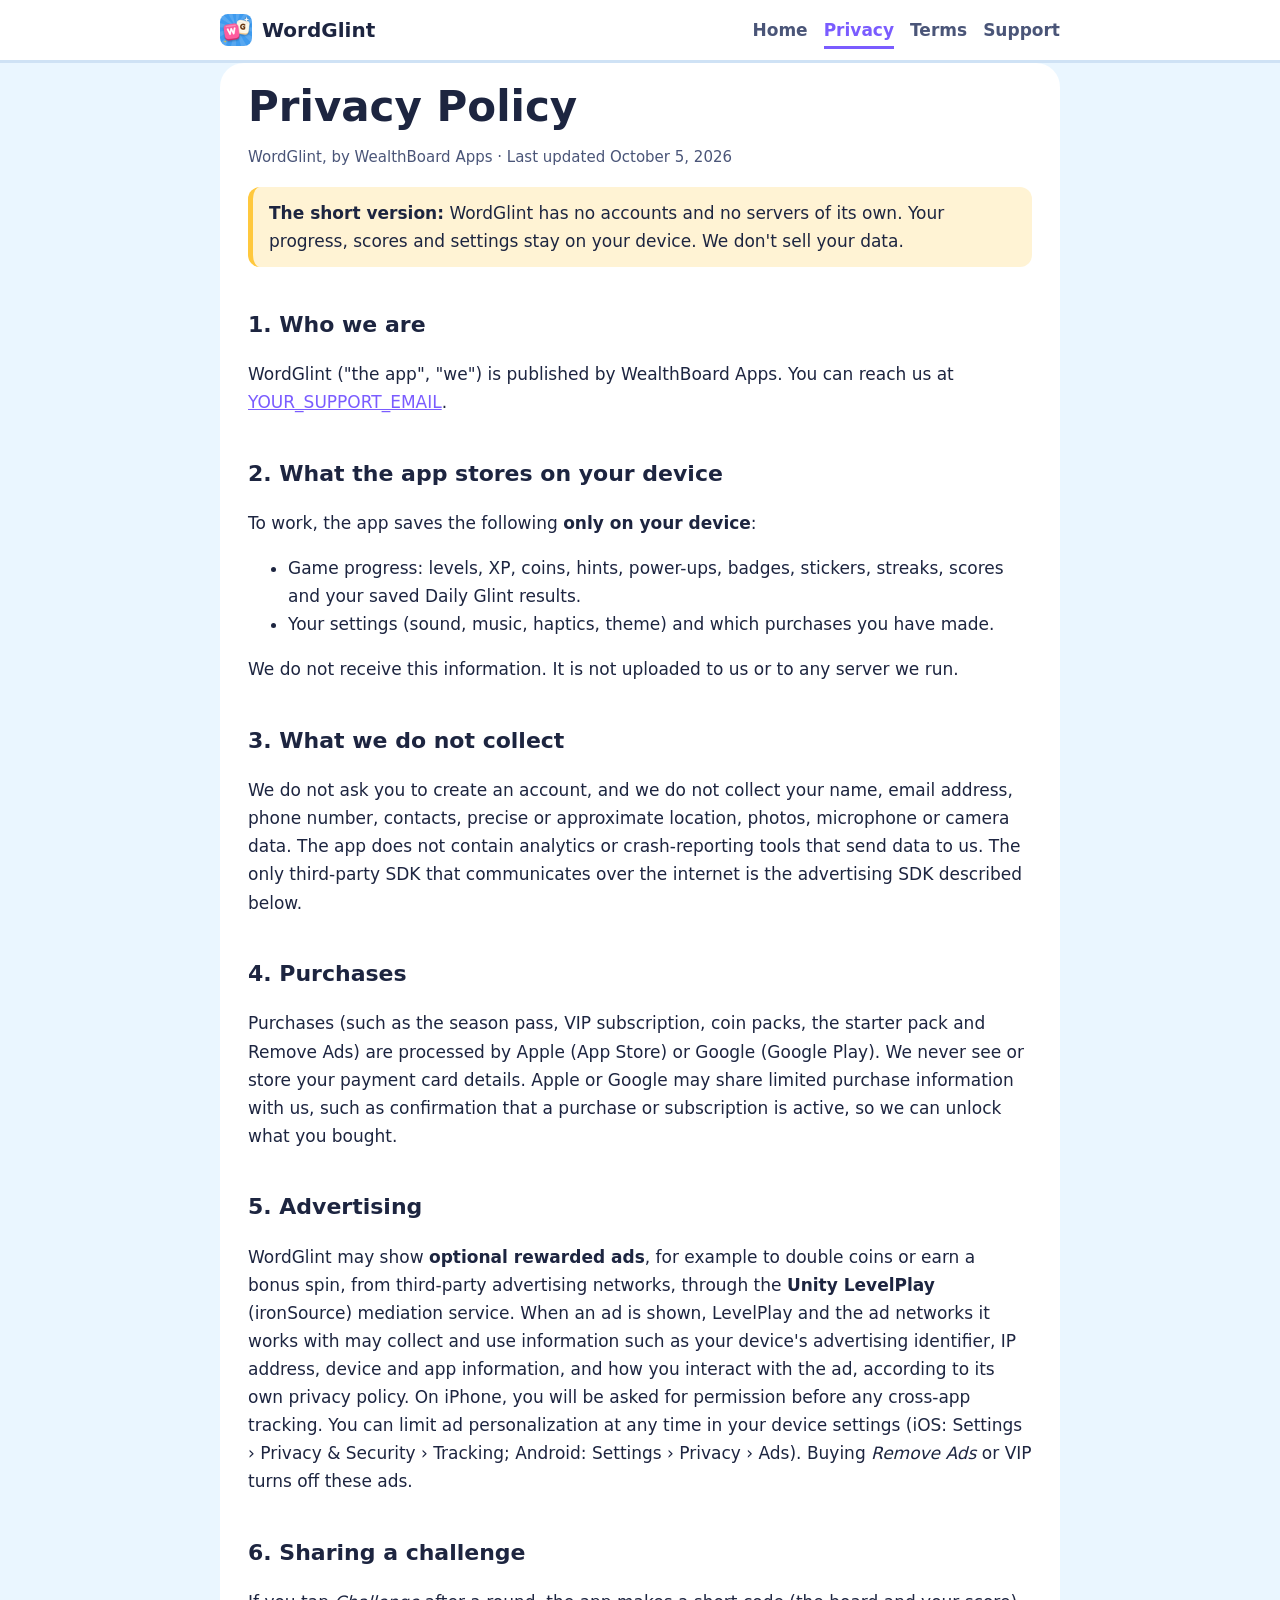
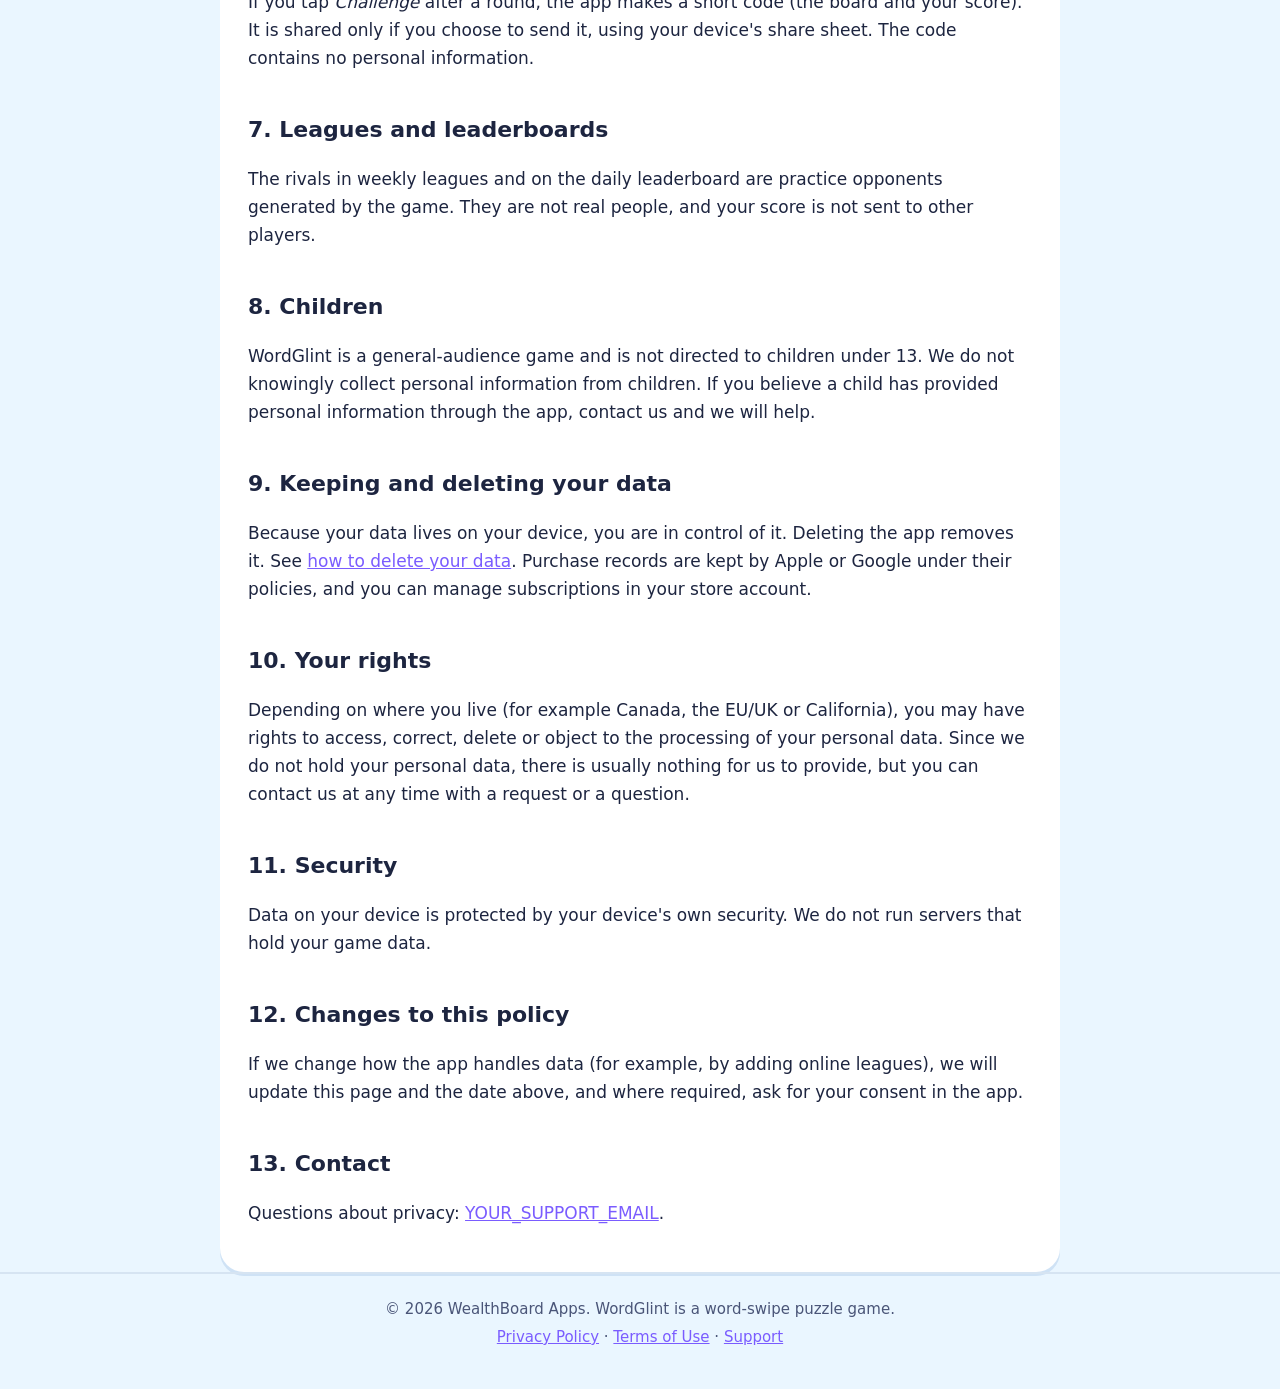
==== privacy.html @ 5e5f276f "Add files via upload added html files for wordglint site" ====
<!doctype html>
<html lang="en">
<head>
<meta charset="utf-8">
<meta name="viewport" content="width=device-width,initial-scale=1">
<title>Privacy Policy — WordGlint</title>
<meta name="description" content="How WordGlint handles your data. Short version: your game progress stays on your device.">
<link rel="icon" type="image/png" href="favicon.png">
<link rel="apple-touch-icon" href="apple-touch-icon.png">
<link rel="stylesheet" href="style.css">
</head>
<body>
<header class="top"><div class="wrap bar">
<a class="brand" href="/"><img src="favicon.png" width="32" height="32" alt=""><span>WordGlint</span></a>
<nav><a href="/">Home</a><a href="privacy.html" aria-current=page>Privacy</a><a href="terms.html">Terms</a><a href="support.html">Support</a></nav>
</div></header>
<main class="wrap">

<article class="doc">
<h1>Privacy Policy</h1>
<p class="meta">WordGlint, by WealthBoard Apps &middot; Last updated October 5, 2026</p>

<p class="tldr"><strong>The short version:</strong> WordGlint has no accounts and no servers of its own. Your progress, scores and settings stay on your device. We don't sell your data.</p>

<h2>1. Who we are</h2>
<p>WordGlint ("the app", "we") is published by WealthBoard Apps. You can reach us at <a href="mailto:YOUR_SUPPORT_EMAIL">YOUR_SUPPORT_EMAIL</a>.</p>

<h2>2. What the app stores on your device</h2>
<p>To work, the app saves the following <strong>only on your device</strong>:</p>
<ul>
<li>Game progress: levels, XP, coins, hints, power-ups, badges, stickers, streaks, scores and your saved Daily Glint results.</li>
<li>Your settings (sound, music, haptics, theme) and which purchases you have made.</li>
</ul>
<p>We do not receive this information. It is not uploaded to us or to any server we run.</p>

<h2>3. What we do not collect</h2>
<p>We do not ask you to create an account, and we do not collect your name, email address, phone number, contacts, precise or approximate location, photos, microphone or camera data. The app does not contain analytics or crash-reporting tools that send data to us. The only third-party SDK that communicates over the internet is the advertising SDK described below.</p>

<h2>4. Purchases</h2>
<p>Purchases (such as the season pass, VIP subscription, coin packs, the starter pack and Remove Ads) are processed by Apple (App Store) or Google (Google Play). We never see or store your payment card details. Apple or Google may share limited purchase information with us, such as confirmation that a purchase or subscription is active, so we can unlock what you bought.</p>

<h2>5. Advertising</h2>
<p>WordGlint may show <strong>optional rewarded ads</strong>, for example to double coins or earn a bonus spin, from third-party advertising networks, through the <strong>Unity LevelPlay</strong> (ironSource) mediation service. When an ad is shown, LevelPlay and the ad networks it works with may collect and use information such as your device's advertising identifier, IP address, device and app information, and how you interact with the ad, according to its own privacy policy. On iPhone, you will be asked for permission before any cross-app tracking. You can limit ad personalization at any time in your device settings (iOS: Settings &rsaquo; Privacy &amp; Security &rsaquo; Tracking; Android: Settings &rsaquo; Privacy &rsaquo; Ads). Buying <em>Remove Ads</em> or VIP turns off these ads.</p>

<h2>6. Sharing a challenge</h2>
<p>If you tap <em>Challenge</em> after a round, the app makes a short code (the board and your score). It is shared only if you choose to send it, using your device's share sheet. The code contains no personal information.</p>

<h2>7. Leagues and leaderboards</h2>
<p>The rivals in weekly leagues and on the daily leaderboard are practice opponents generated by the game. They are not real people, and your score is not sent to other players.</p>

<h2>8. Children</h2>
<p>WordGlint is a general-audience game and is not directed to children under 13. We do not knowingly collect personal information from children. If you believe a child has provided personal information through the app, contact us and we will help.</p>

<h2>9. Keeping and deleting your data</h2>
<p>Because your data lives on your device, you are in control of it. Deleting the app removes it. See <a href="support.html#delete">how to delete your data</a>. Purchase records are kept by Apple or Google under their policies, and you can manage subscriptions in your store account.</p>

<h2>10. Your rights</h2>
<p>Depending on where you live (for example Canada, the EU/UK or California), you may have rights to access, correct, delete or object to the processing of your personal data. Since we do not hold your personal data, there is usually nothing for us to provide, but you can contact us at any time with a request or a question.</p>

<h2>11. Security</h2>
<p>Data on your device is protected by your device's own security. We do not run servers that hold your game data.</p>

<h2>12. Changes to this policy</h2>
<p>If we change how the app handles data (for example, by adding online leagues), we will update this page and the date above, and where required, ask for your consent in the app.</p>

<h2>13. Contact</h2>
<p>Questions about privacy: <a href="mailto:YOUR_SUPPORT_EMAIL">YOUR_SUPPORT_EMAIL</a>.</p>
</article>

</main>
<footer><div class="wrap">
<p>&copy; 2026 WealthBoard Apps. WordGlint is a word-swipe puzzle game.</p>
<p><a href="privacy.html">Privacy Policy</a> &middot; <a href="terms.html">Terms of Use</a> &middot; <a href="support.html">Support</a></p>
</div></footer>
</body>
</html>
---- style.css ----
:root{--bg:#eaf6ff;--ink:#1d2540;--ink2:#4a5578;--card:#fff;--lip:#cfe2f5;--brand:#7a5cff;--brandlip:#5a3fd6;--sun:#ffc83d;--sunink:#5b4300;--line:#d6e4f2}
@media (prefers-color-scheme:dark){:root{--bg:#141a33;--ink:#eef1ff;--ink2:#aab3d6;--card:#1d2548;--lip:#2b3563;--line:#2b3563;--sunink:#3a2a00}}
*{box-sizing:border-box}
html{-webkit-text-size-adjust:100%}
body{margin:0;background:var(--bg);color:var(--ink);font:17px/1.65 "Nunito","Segoe UI",system-ui,-apple-system,Roboto,sans-serif}
.wrap{max-width:880px;margin:0 auto;padding:0 20px}
.top{background:var(--card);border-bottom:3px solid var(--lip)}
.bar{display:flex;align-items:center;justify-content:space-between;gap:12px;min-height:60px;flex-wrap:wrap;padding-top:6px;padding-bottom:6px}
.brand{display:flex;align-items:center;gap:10px;color:var(--ink);font-weight:900;font-size:20px;text-decoration:none}
.brand img{border-radius:8px}
nav a{color:var(--ink2);text-decoration:none;font-weight:800;margin-left:16px;padding:6px 0;border-bottom:3px solid transparent}
nav a[aria-current=page],nav a:hover{color:var(--brand);border-bottom-color:var(--brand)}
main{padding-top:32px;padding-bottom:48px}
h1{font-size:clamp(28px,5vw,42px);line-height:1.15;margin:.2em 0 .4em;font-weight:900}
h2{font-size:22px;margin:1.8em 0 .4em;font-weight:900}
a{color:var(--brand)}
.hero{text-align:center;padding:24px 0 8px}
.appicon{border-radius:30px;box-shadow:0 6px 0 var(--lip),0 14px 30px rgba(0,0,0,.15)}
.lead{font-size:20px;color:var(--ink2);max-width:36em;margin:0 auto 1.2em}
.cta{display:flex;gap:12px;justify-content:center;flex-wrap:wrap}
.btn{display:inline-block;background:var(--brand);color:#fff;text-decoration:none;font-weight:900;padding:12px 24px;border-radius:16px;box-shadow:0 4px 0 var(--brandlip)}
.btn.ghost{background:var(--card);color:var(--brand);box-shadow:0 4px 0 var(--lip)}
.grid{display:grid;grid-template-columns:repeat(auto-fit,minmax(230px,1fr));gap:16px;margin-top:36px}
.card{background:var(--card);border-radius:20px;padding:6px 20px 14px;box-shadow:0 4px 0 var(--lip)}
.card h2{margin-top:.8em}
.doc{background:var(--card);border-radius:24px;padding:12px 28px 28px;box-shadow:0 4px 0 var(--lip)}
.meta{color:var(--ink2);font-size:15px;margin-top:-.2em}
.tldr{background:rgba(255,200,61,.22);border-left:5px solid var(--sun);padding:12px 16px;border-radius:12px}
details{border:2px solid var(--line);border-radius:14px;padding:4px 16px;margin:10px 0}
summary{cursor:pointer;font-weight:800;padding:8px 0}
footer{border-top:2px solid var(--line);color:var(--ink2);font-size:15px;padding:20px 0 36px;text-align:center}
footer p{margin:.2em 0}
@media (max-width:520px){.doc{padding:8px 18px 22px}nav a{margin-left:12px}}
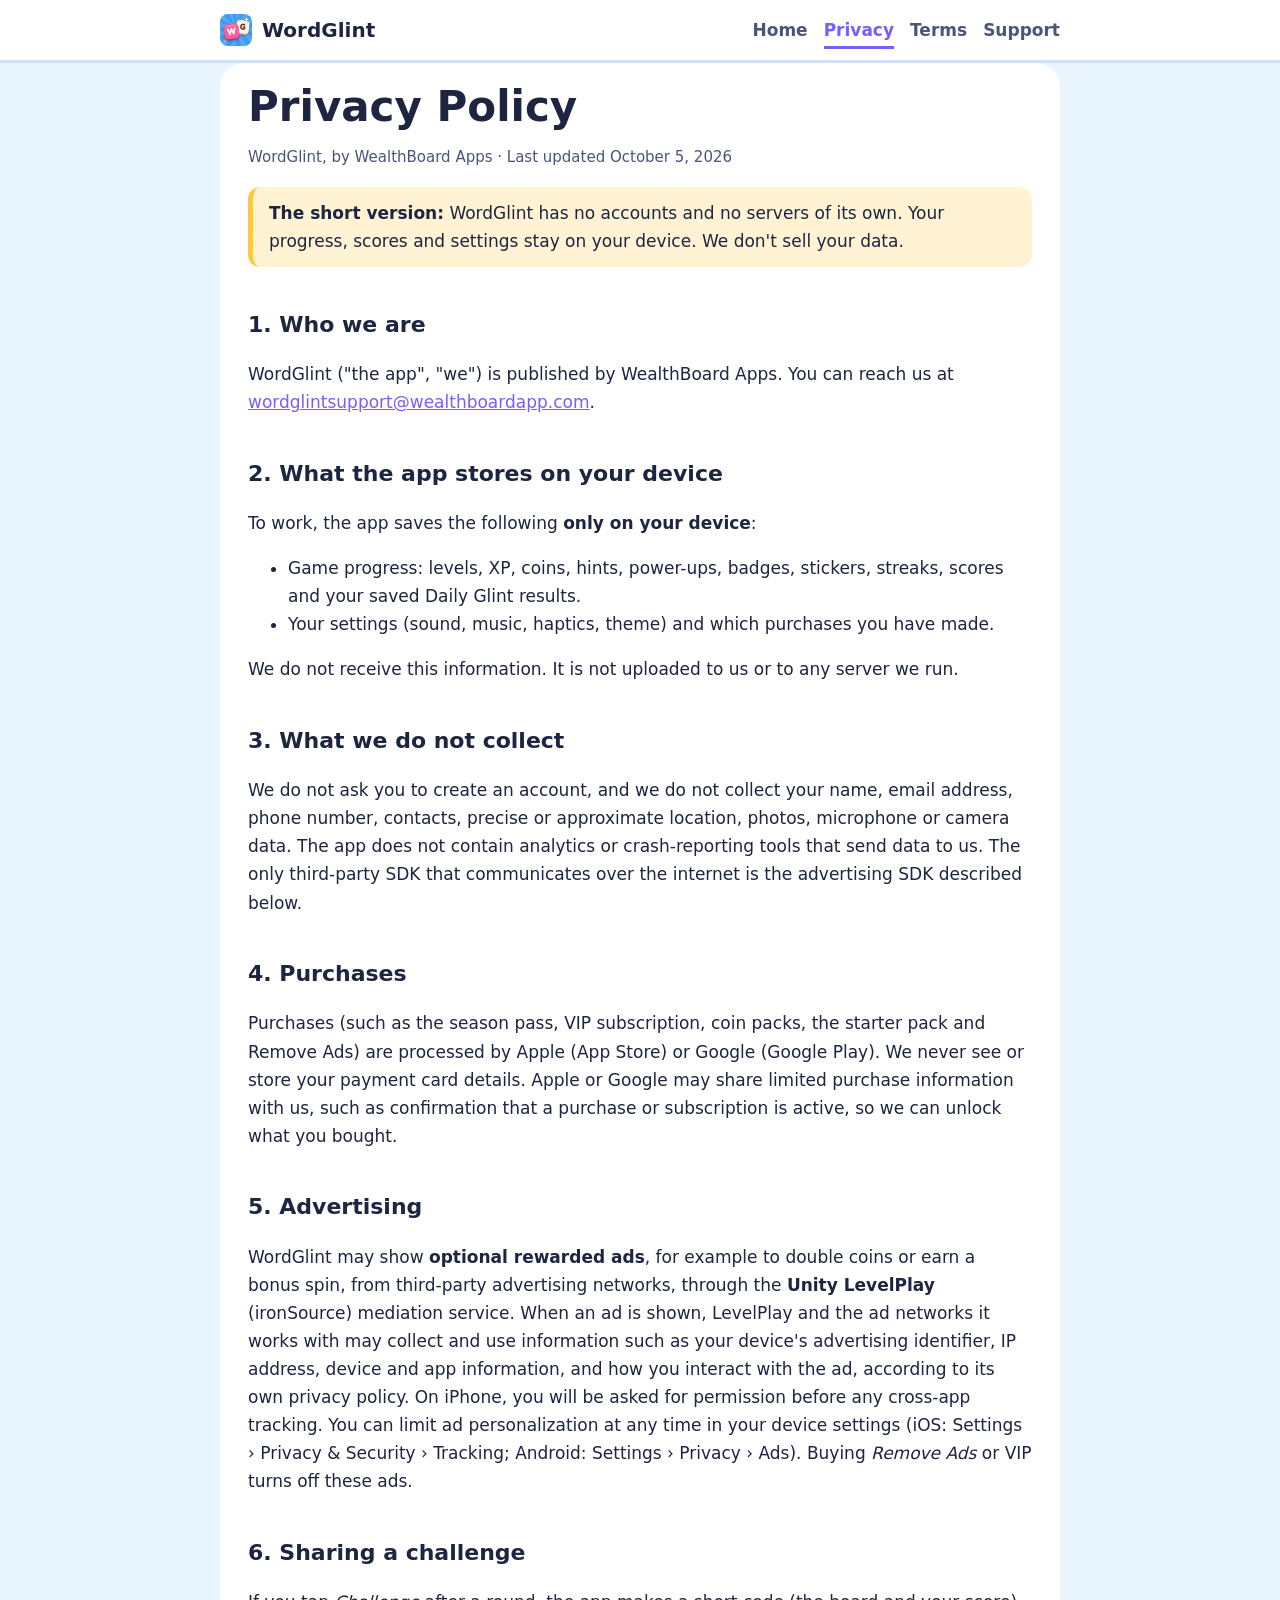
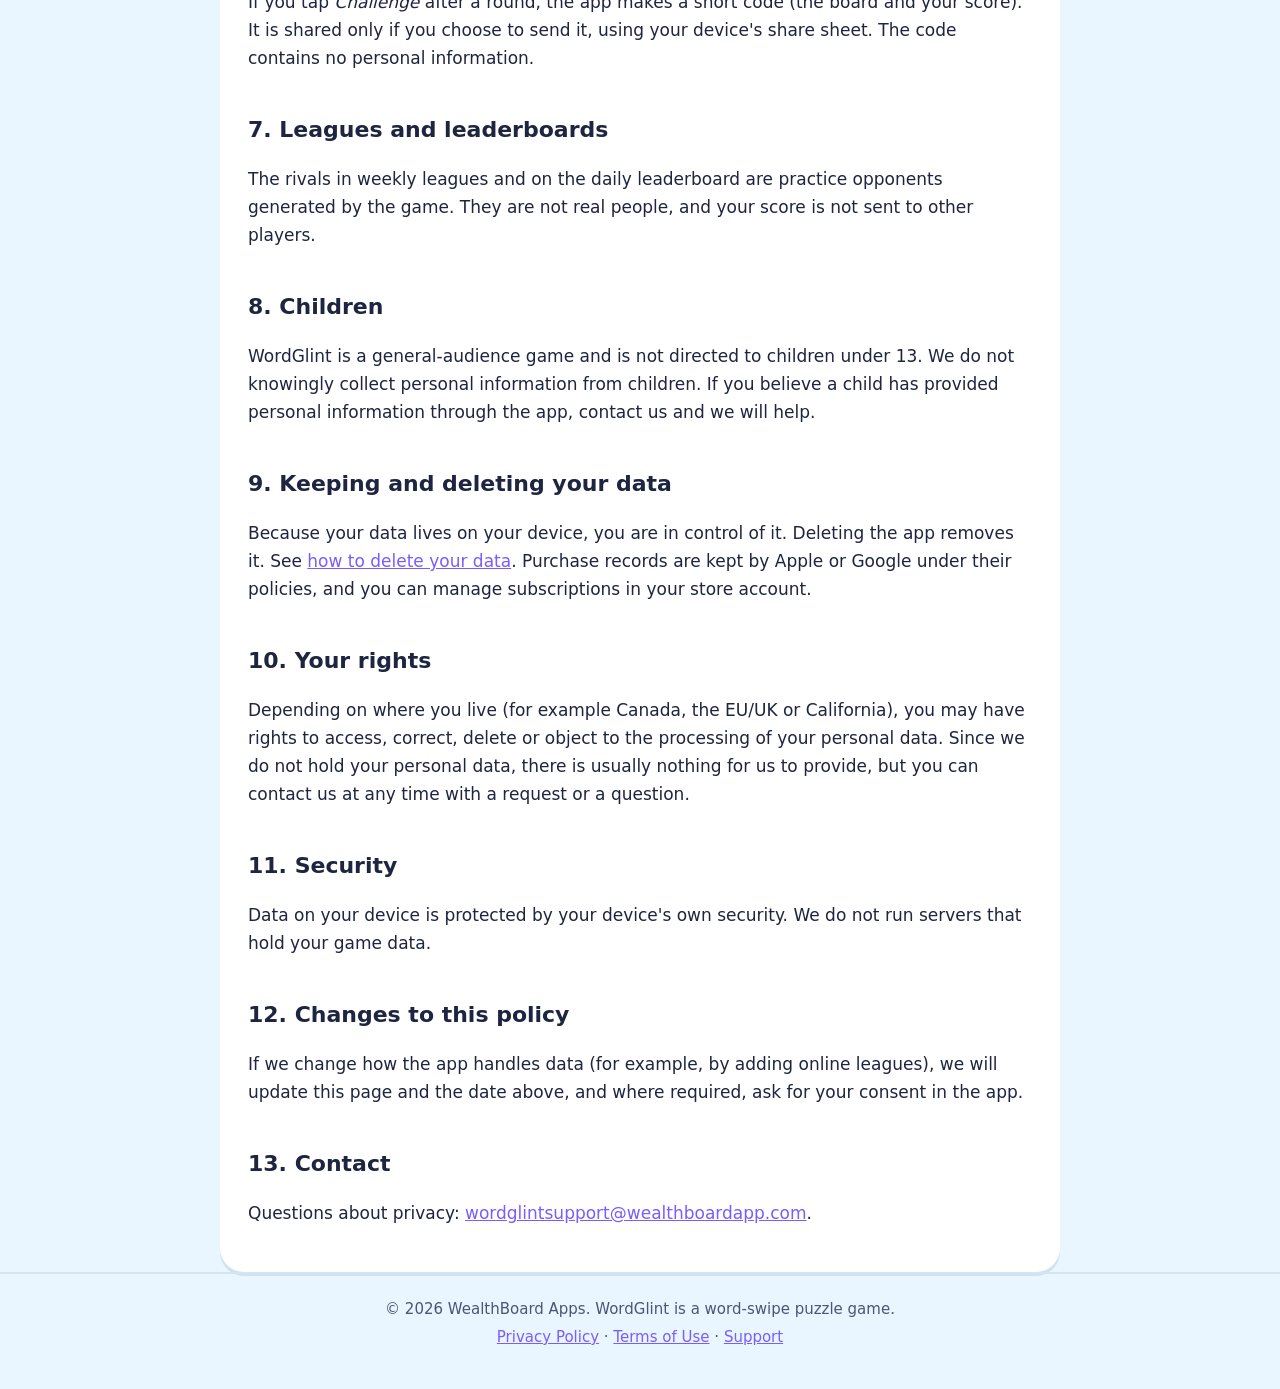
==== commit e4a57048: "Add files via upload edited some html files" ====
--- a/privacy.html
+++ b/privacy.html
@@ -23,7 +23,7 @@
 <p class="tldr"><strong>The short version:</strong> WordGlint has no accounts and no servers of its own. Your progress, scores and settings stay on your device. We don't sell your data.</p>
 
 <h2>1. Who we are</h2>
-<p>WordGlint ("the app", "we") is published by WealthBoard Apps. You can reach us at <a href="mailto:YOUR_SUPPORT_EMAIL">YOUR_SUPPORT_EMAIL</a>.</p>
+<p>WordGlint ("the app", "we") is published by WealthBoard Apps. You can reach us at <a href="mailto:wordglintsupport@wealthboardapp.com">wordglintsupport@wealthboardapp.com</a>.</p>
 
 <h2>2. What the app stores on your device</h2>
 <p>To work, the app saves the following <strong>only on your device</strong>:</p>
@@ -64,7 +64,7 @@
 <p>If we change how the app handles data (for example, by adding online leagues), we will update this page and the date above, and where required, ask for your consent in the app.</p>
 
 <h2>13. Contact</h2>
-<p>Questions about privacy: <a href="mailto:YOUR_SUPPORT_EMAIL">YOUR_SUPPORT_EMAIL</a>.</p>
+<p>Questions about privacy: <a href="mailto:wordglintsupport@wealthboardapp.com">wordglintsupport@wealthboardapp.com</a>.</p>
 </article>
 
 </main>
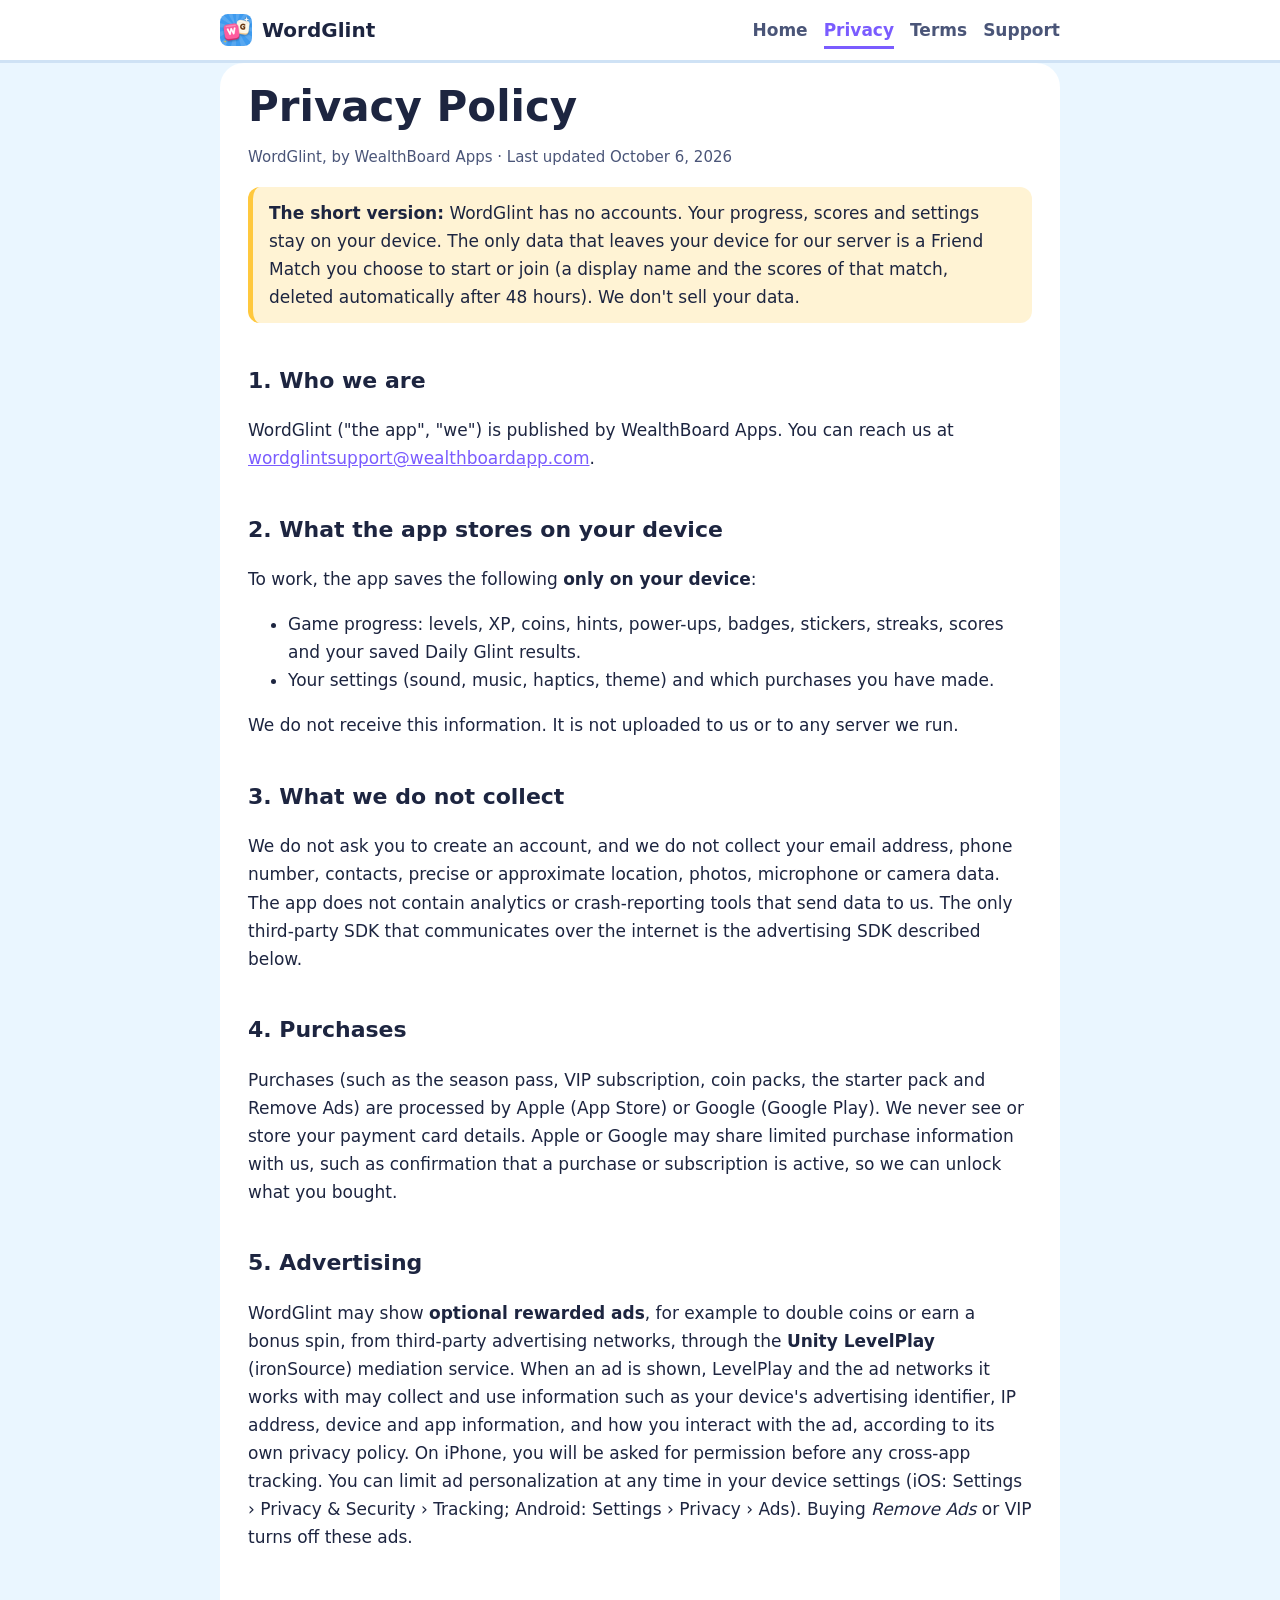
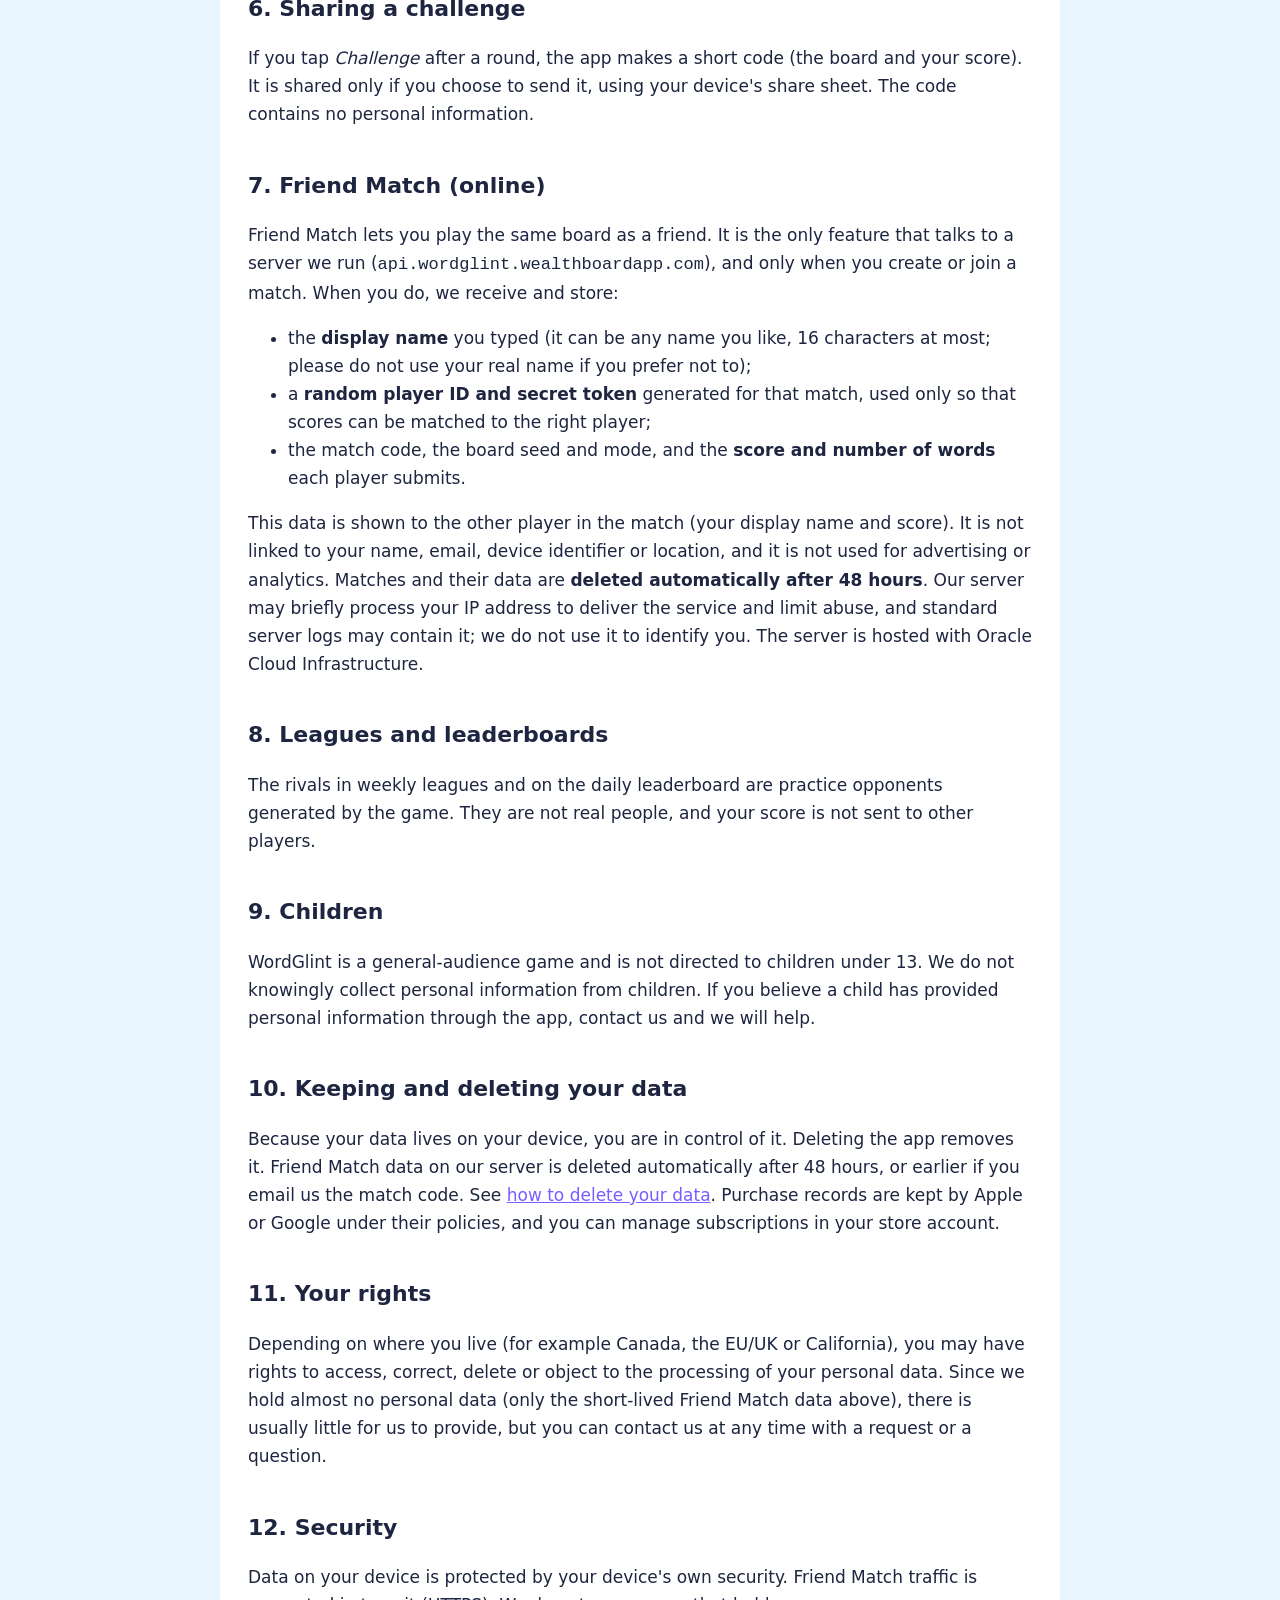
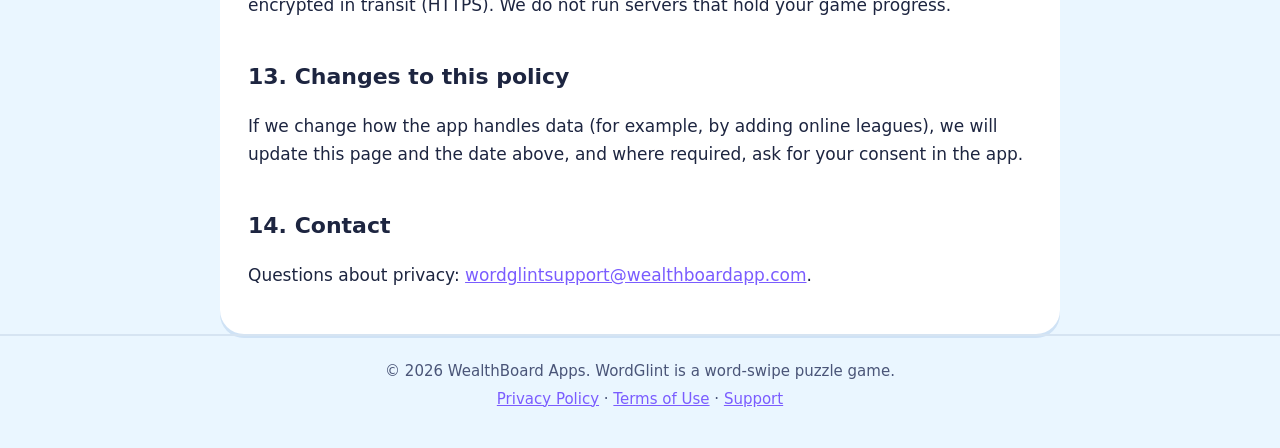
==== commit 27cdb7a6: "Add files via upload updated support and privacy html" ====
--- a/privacy.html
+++ b/privacy.html
@@ -4,7 +4,7 @@
 <meta charset="utf-8">
 <meta name="viewport" content="width=device-width,initial-scale=1">
 <title>Privacy Policy — WordGlint</title>
-<meta name="description" content="How WordGlint handles your data. Short version: your game progress stays on your device.">
+<meta name="description" content="How WordGlint handles your data. Short version: your game progress stays on your device; Friend Match uses a short-lived server record.">
 <link rel="icon" type="image/png" href="favicon.png">
 <link rel="apple-touch-icon" href="apple-touch-icon.png">
 <link rel="stylesheet" href="style.css">
@@ -18,9 +18,9 @@
 
 <article class="doc">
 <h1>Privacy Policy</h1>
-<p class="meta">WordGlint, by WealthBoard Apps &middot; Last updated October 5, 2026</p>
+<p class="meta">WordGlint, by WealthBoard Apps &middot; Last updated October 6, 2026</p>
 
-<p class="tldr"><strong>The short version:</strong> WordGlint has no accounts and no servers of its own. Your progress, scores and settings stay on your device. We don't sell your data.</p>
+<p class="tldr"><strong>The short version:</strong> WordGlint has no accounts. Your progress, scores and settings stay on your device. The only data that leaves your device for our server is a Friend Match you choose to start or join (a display name and the scores of that match, deleted automatically after 48 hours). We don't sell your data.</p>
 
 <h2>1. Who we are</h2>
 <p>WordGlint ("the app", "we") is published by WealthBoard Apps. You can reach us at <a href="mailto:wordglintsupport@wealthboardapp.com">wordglintsupport@wealthboardapp.com</a>.</p>
@@ -34,7 +34,7 @@
 <p>We do not receive this information. It is not uploaded to us or to any server we run.</p>
 
 <h2>3. What we do not collect</h2>
-<p>We do not ask you to create an account, and we do not collect your name, email address, phone number, contacts, precise or approximate location, photos, microphone or camera data. The app does not contain analytics or crash-reporting tools that send data to us. The only third-party SDK that communicates over the internet is the advertising SDK described below.</p>
+<p>We do not ask you to create an account, and we do not collect your email address, phone number, contacts, precise or approximate location, photos, microphone or camera data. The app does not contain analytics or crash-reporting tools that send data to us. The only third-party SDK that communicates over the internet is the advertising SDK described below.</p>
 
 <h2>4. Purchases</h2>
 <p>Purchases (such as the season pass, VIP subscription, coin packs, the starter pack and Remove Ads) are processed by Apple (App Store) or Google (Google Play). We never see or store your payment card details. Apple or Google may share limited purchase information with us, such as confirmation that a purchase or subscription is active, so we can unlock what you bought.</p>
@@ -45,25 +45,34 @@
 <h2>6. Sharing a challenge</h2>
 <p>If you tap <em>Challenge</em> after a round, the app makes a short code (the board and your score). It is shared only if you choose to send it, using your device's share sheet. The code contains no personal information.</p>
 
-<h2>7. Leagues and leaderboards</h2>
+<h2>7. Friend Match (online)</h2>
+<p>Friend Match lets you play the same board as a friend. It is the only feature that talks to a server we run (<code>api.wordglint.wealthboardapp.com</code>), and only when you create or join a match. When you do, we receive and store:</p>
+<ul>
+<li>the <strong>display name</strong> you typed (it can be any name you like, 16 characters at most; please do not use your real name if you prefer not to);</li>
+<li>a <strong>random player ID and secret token</strong> generated for that match, used only so that scores can be matched to the right player;</li>
+<li>the match code, the board seed and mode, and the <strong>score and number of words</strong> each player submits.</li>
+</ul>
+<p>This data is shown to the other player in the match (your display name and score). It is not linked to your name, email, device identifier or location, and it is not used for advertising or analytics. Matches and their data are <strong>deleted automatically after 48 hours</strong>. Our server may briefly process your IP address to deliver the service and limit abuse, and standard server logs may contain it; we do not use it to identify you. The server is hosted with Oracle Cloud Infrastructure.</p>
+
+<h2>8. Leagues and leaderboards</h2>
 <p>The rivals in weekly leagues and on the daily leaderboard are practice opponents generated by the game. They are not real people, and your score is not sent to other players.</p>
 
-<h2>8. Children</h2>
+<h2>9. Children</h2>
 <p>WordGlint is a general-audience game and is not directed to children under 13. We do not knowingly collect personal information from children. If you believe a child has provided personal information through the app, contact us and we will help.</p>
 
-<h2>9. Keeping and deleting your data</h2>
-<p>Because your data lives on your device, you are in control of it. Deleting the app removes it. See <a href="support.html#delete">how to delete your data</a>. Purchase records are kept by Apple or Google under their policies, and you can manage subscriptions in your store account.</p>
+<h2>10. Keeping and deleting your data</h2>
+<p>Because your data lives on your device, you are in control of it. Deleting the app removes it. Friend Match data on our server is deleted automatically after 48 hours, or earlier if you email us the match code. See <a href="support.html#delete">how to delete your data</a>. Purchase records are kept by Apple or Google under their policies, and you can manage subscriptions in your store account.</p>
 
-<h2>10. Your rights</h2>
-<p>Depending on where you live (for example Canada, the EU/UK or California), you may have rights to access, correct, delete or object to the processing of your personal data. Since we do not hold your personal data, there is usually nothing for us to provide, but you can contact us at any time with a request or a question.</p>
+<h2>11. Your rights</h2>
+<p>Depending on where you live (for example Canada, the EU/UK or California), you may have rights to access, correct, delete or object to the processing of your personal data. Since we hold almost no personal data (only the short-lived Friend Match data above), there is usually little for us to provide, but you can contact us at any time with a request or a question.</p>
 
-<h2>11. Security</h2>
-<p>Data on your device is protected by your device's own security. We do not run servers that hold your game data.</p>
+<h2>12. Security</h2>
+<p>Data on your device is protected by your device's own security. Friend Match traffic is encrypted in transit (HTTPS). We do not run servers that hold your game progress.</p>
 
-<h2>12. Changes to this policy</h2>
+<h2>13. Changes to this policy</h2>
 <p>If we change how the app handles data (for example, by adding online leagues), we will update this page and the date above, and where required, ask for your consent in the app.</p>
 
-<h2>13. Contact</h2>
+<h2>14. Contact</h2>
 <p>Questions about privacy: <a href="mailto:wordglintsupport@wealthboardapp.com">wordglintsupport@wealthboardapp.com</a>.</p>
 </article>
 
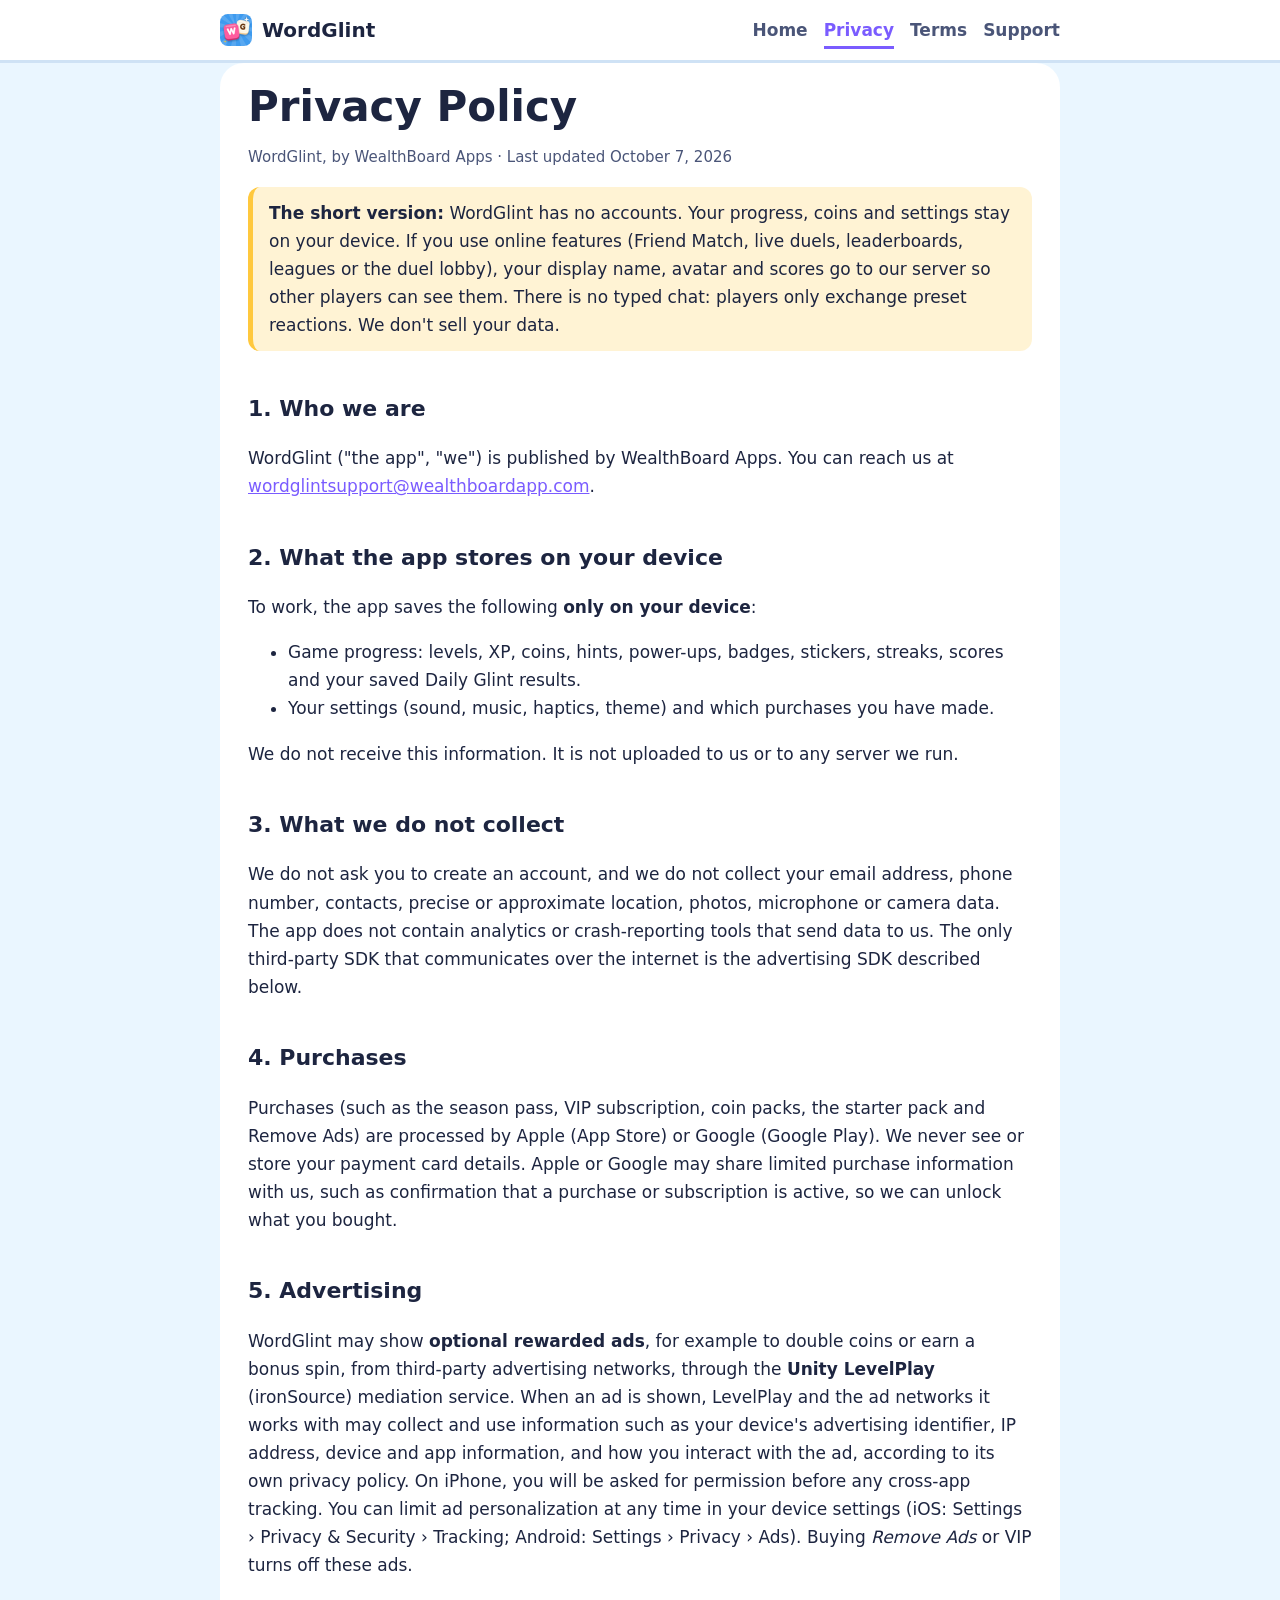
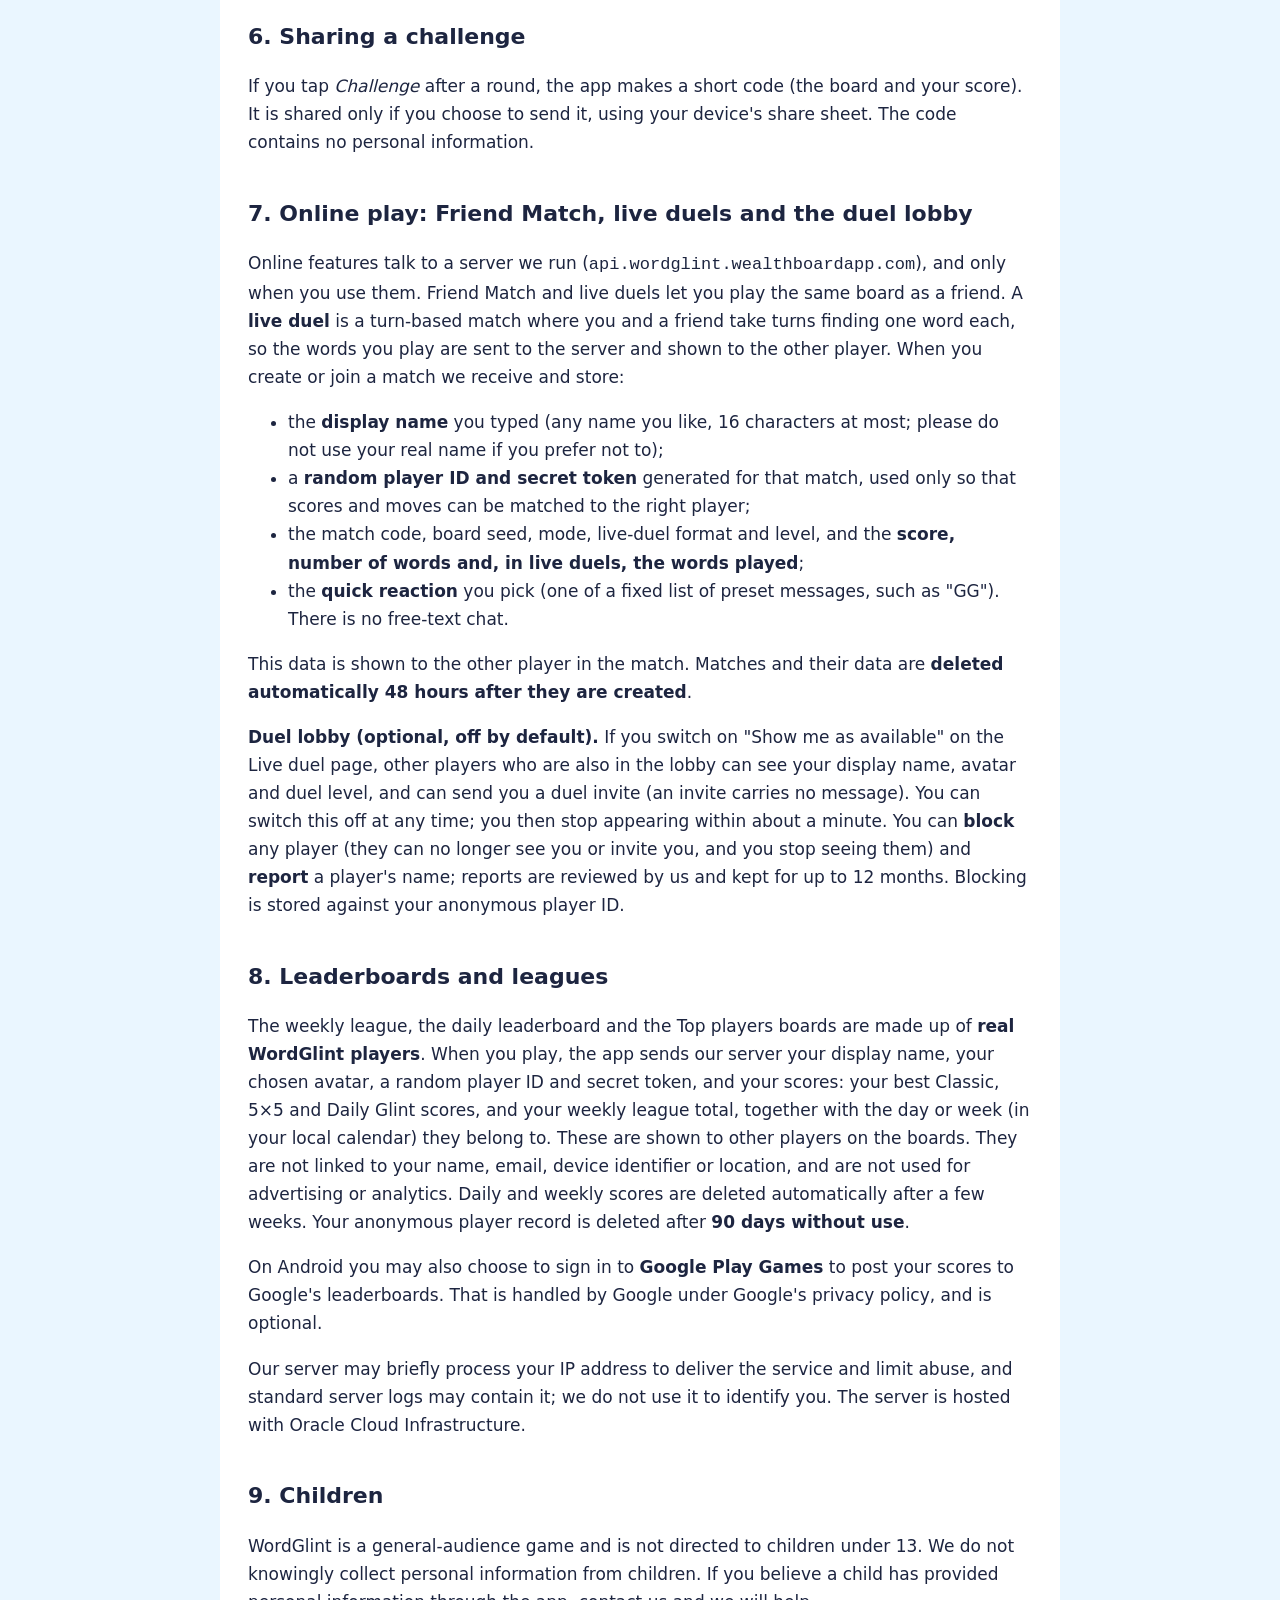
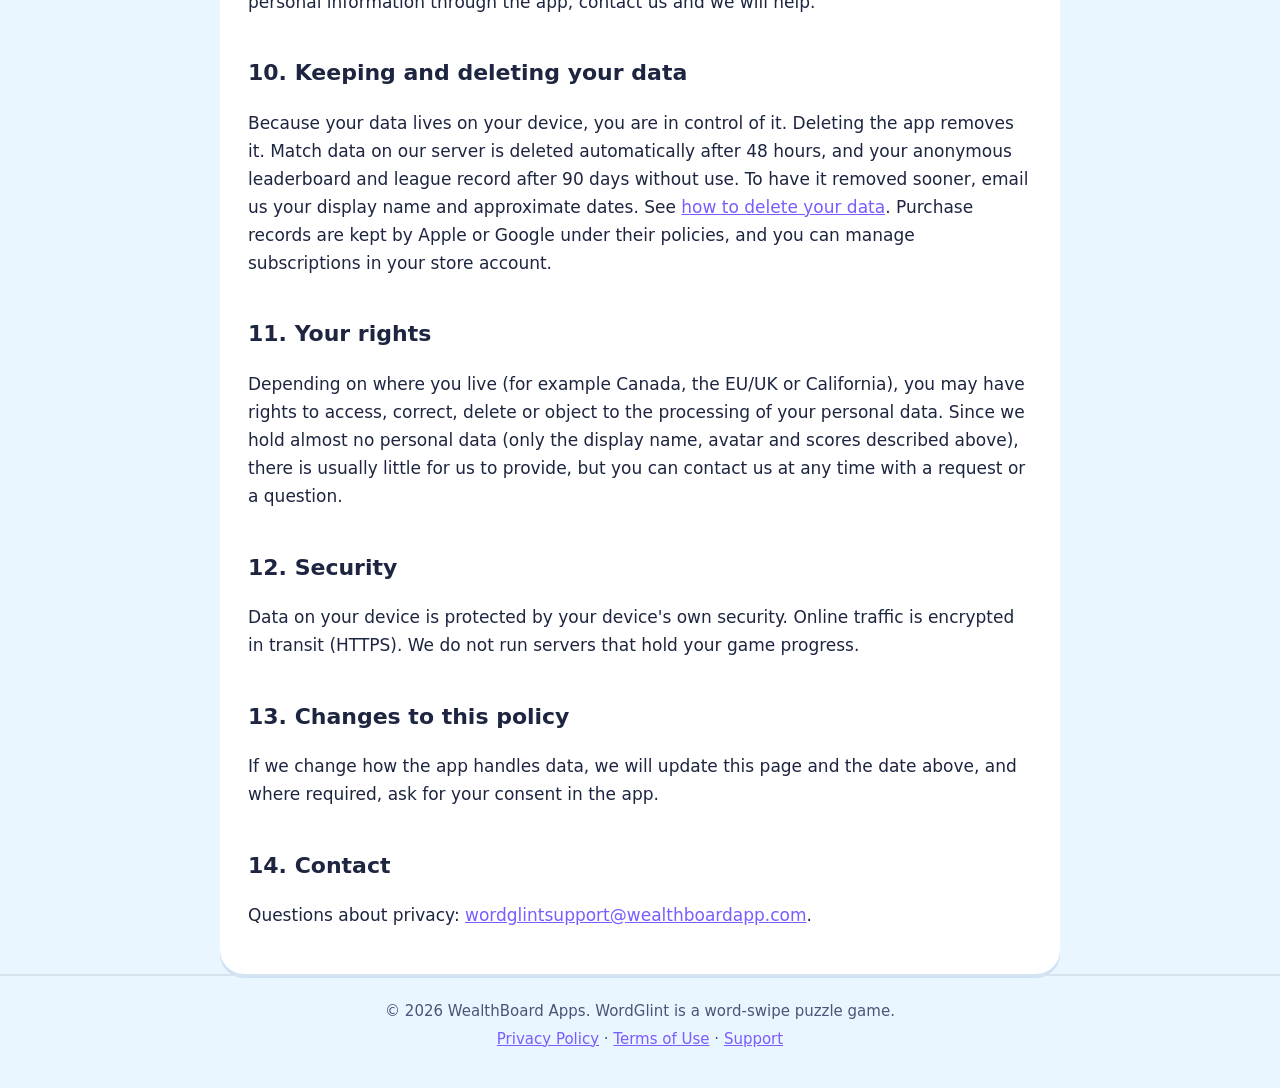
==== commit cf168886: "Add files via upload updated privacy and terms html" ====
--- a/privacy.html
+++ b/privacy.html
@@ -4,7 +4,7 @@
 <meta charset="utf-8">
 <meta name="viewport" content="width=device-width,initial-scale=1">
 <title>Privacy Policy — WordGlint</title>
-<meta name="description" content="How WordGlint handles your data. Short version: your game progress stays on your device; Friend Match uses a short-lived server record.">
+<meta name="description" content="How WordGlint handles your data. Short version: your game progress stays on your device; online play (Friend Match, leaderboards, leagues and live duels) shares only a display name, avatar and scores.">
 <link rel="icon" type="image/png" href="favicon.png">
 <link rel="apple-touch-icon" href="apple-touch-icon.png">
 <link rel="stylesheet" href="style.css">
@@ -18,9 +18,9 @@
 
 <article class="doc">
 <h1>Privacy Policy</h1>
-<p class="meta">WordGlint, by WealthBoard Apps &middot; Last updated October 6, 2026</p>
+<p class="meta">WordGlint, by WealthBoard Apps &middot; Last updated October 7, 2026</p>
 
-<p class="tldr"><strong>The short version:</strong> WordGlint has no accounts. Your progress, scores and settings stay on your device. The only data that leaves your device for our server is a Friend Match you choose to start or join (a display name and the scores of that match, deleted automatically after 48 hours). We don't sell your data.</p>
+<p class="tldr"><strong>The short version:</strong> WordGlint has no accounts. Your progress, coins and settings stay on your device. If you use online features (Friend Match, live duels, leaderboards, leagues or the duel lobby), your display name, avatar and scores go to our server so other players can see them. There is no typed chat: players only exchange preset reactions. We don't sell your data.</p>
 
 <h2>1. Who we are</h2>
 <p>WordGlint ("the app", "we") is published by WealthBoard Apps. You can reach us at <a href="mailto:wordglintsupport@wealthboardapp.com">wordglintsupport@wealthboardapp.com</a>.</p>
@@ -45,32 +45,36 @@
 <h2>6. Sharing a challenge</h2>
 <p>If you tap <em>Challenge</em> after a round, the app makes a short code (the board and your score). It is shared only if you choose to send it, using your device's share sheet. The code contains no personal information.</p>
 
-<h2>7. Friend Match (online)</h2>
-<p>Friend Match lets you play the same board as a friend. It is the only feature that talks to a server we run (<code>api.wordglint.wealthboardapp.com</code>), and only when you create or join a match. When you do, we receive and store:</p>
+<h2>7. Online play: Friend Match, live duels and the duel lobby</h2>
+<p>Online features talk to a server we run (<code>api.wordglint.wealthboardapp.com</code>), and only when you use them. Friend Match and live duels let you play the same board as a friend. A <strong>live duel</strong> is a turn-based match where you and a friend take turns finding one word each, so the words you play are sent to the server and shown to the other player. When you create or join a match we receive and store:</p>
 <ul>
-<li>the <strong>display name</strong> you typed (it can be any name you like, 16 characters at most; please do not use your real name if you prefer not to);</li>
-<li>a <strong>random player ID and secret token</strong> generated for that match, used only so that scores can be matched to the right player;</li>
-<li>the match code, the board seed and mode, and the <strong>score and number of words</strong> each player submits.</li>
+<li>the <strong>display name</strong> you typed (any name you like, 16 characters at most; please do not use your real name if you prefer not to);</li>
+<li>a <strong>random player ID and secret token</strong> generated for that match, used only so that scores and moves can be matched to the right player;</li>
+<li>the match code, board seed, mode, live-duel format and level, and the <strong>score, number of words and, in live duels, the words played</strong>;</li>
+<li>the <strong>quick reaction</strong> you pick (one of a fixed list of preset messages, such as "GG"). There is no free-text chat.</li>
 </ul>
-<p>This data is shown to the other player in the match (your display name and score). It is not linked to your name, email, device identifier or location, and it is not used for advertising or analytics. Matches and their data are <strong>deleted automatically after 48 hours</strong>. Our server may briefly process your IP address to deliver the service and limit abuse, and standard server logs may contain it; we do not use it to identify you. The server is hosted with Oracle Cloud Infrastructure.</p>
+<p>This data is shown to the other player in the match. Matches and their data are <strong>deleted automatically 48 hours after they are created</strong>.</p>
+<p><strong>Duel lobby (optional, off by default).</strong> If you switch on "Show me as available" on the Live duel page, other players who are also in the lobby can see your display name, avatar and duel level, and can send you a duel invite (an invite carries no message). You can switch this off at any time; you then stop appearing within about a minute. You can <strong>block</strong> any player (they can no longer see you or invite you, and you stop seeing them) and <strong>report</strong> a player's name; reports are reviewed by us and kept for up to 12 months. Blocking is stored against your anonymous player ID.</p>
 
-<h2>8. Leagues and leaderboards</h2>
-<p>The rivals in weekly leagues and on the daily leaderboard are practice opponents generated by the game. They are not real people, and your score is not sent to other players.</p>
+<h2>8. Leaderboards and leagues</h2>
+<p>The weekly league, the daily leaderboard and the Top players boards are made up of <strong>real WordGlint players</strong>. When you play, the app sends our server your display name, your chosen avatar, a random player ID and secret token, and your scores: your best Classic, 5&times;5 and Daily Glint scores, and your weekly league total, together with the day or week (in your local calendar) they belong to. These are shown to other players on the boards. They are not linked to your name, email, device identifier or location, and are not used for advertising or analytics. Daily and weekly scores are deleted automatically after a few weeks. Your anonymous player record is deleted after <strong>90 days without use</strong>.</p>
+<p>On Android you may also choose to sign in to <strong>Google Play Games</strong> to post your scores to Google's leaderboards. That is handled by Google under Google's privacy policy, and is optional.</p>
+<p>Our server may briefly process your IP address to deliver the service and limit abuse, and standard server logs may contain it; we do not use it to identify you. The server is hosted with Oracle Cloud Infrastructure.</p>
 
 <h2>9. Children</h2>
 <p>WordGlint is a general-audience game and is not directed to children under 13. We do not knowingly collect personal information from children. If you believe a child has provided personal information through the app, contact us and we will help.</p>
 
 <h2>10. Keeping and deleting your data</h2>
-<p>Because your data lives on your device, you are in control of it. Deleting the app removes it. Friend Match data on our server is deleted automatically after 48 hours, or earlier if you email us the match code. See <a href="support.html#delete">how to delete your data</a>. Purchase records are kept by Apple or Google under their policies, and you can manage subscriptions in your store account.</p>
+<p>Because your data lives on your device, you are in control of it. Deleting the app removes it. Match data on our server is deleted automatically after 48 hours, and your anonymous leaderboard and league record after 90 days without use. To have it removed sooner, email us your display name and approximate dates. See <a href="support.html#delete">how to delete your data</a>. Purchase records are kept by Apple or Google under their policies, and you can manage subscriptions in your store account.</p>
 
 <h2>11. Your rights</h2>
-<p>Depending on where you live (for example Canada, the EU/UK or California), you may have rights to access, correct, delete or object to the processing of your personal data. Since we hold almost no personal data (only the short-lived Friend Match data above), there is usually little for us to provide, but you can contact us at any time with a request or a question.</p>
+<p>Depending on where you live (for example Canada, the EU/UK or California), you may have rights to access, correct, delete or object to the processing of your personal data. Since we hold almost no personal data (only the display name, avatar and scores described above), there is usually little for us to provide, but you can contact us at any time with a request or a question.</p>
 
 <h2>12. Security</h2>
-<p>Data on your device is protected by your device's own security. Friend Match traffic is encrypted in transit (HTTPS). We do not run servers that hold your game progress.</p>
+<p>Data on your device is protected by your device's own security. Online traffic is encrypted in transit (HTTPS). We do not run servers that hold your game progress.</p>
 
 <h2>13. Changes to this policy</h2>
-<p>If we change how the app handles data (for example, by adding online leagues), we will update this page and the date above, and where required, ask for your consent in the app.</p>
+<p>If we change how the app handles data, we will update this page and the date above, and where required, ask for your consent in the app.</p>
 
 <h2>14. Contact</h2>
 <p>Questions about privacy: <a href="mailto:wordglintsupport@wealthboardapp.com">wordglintsupport@wealthboardapp.com</a>.</p>
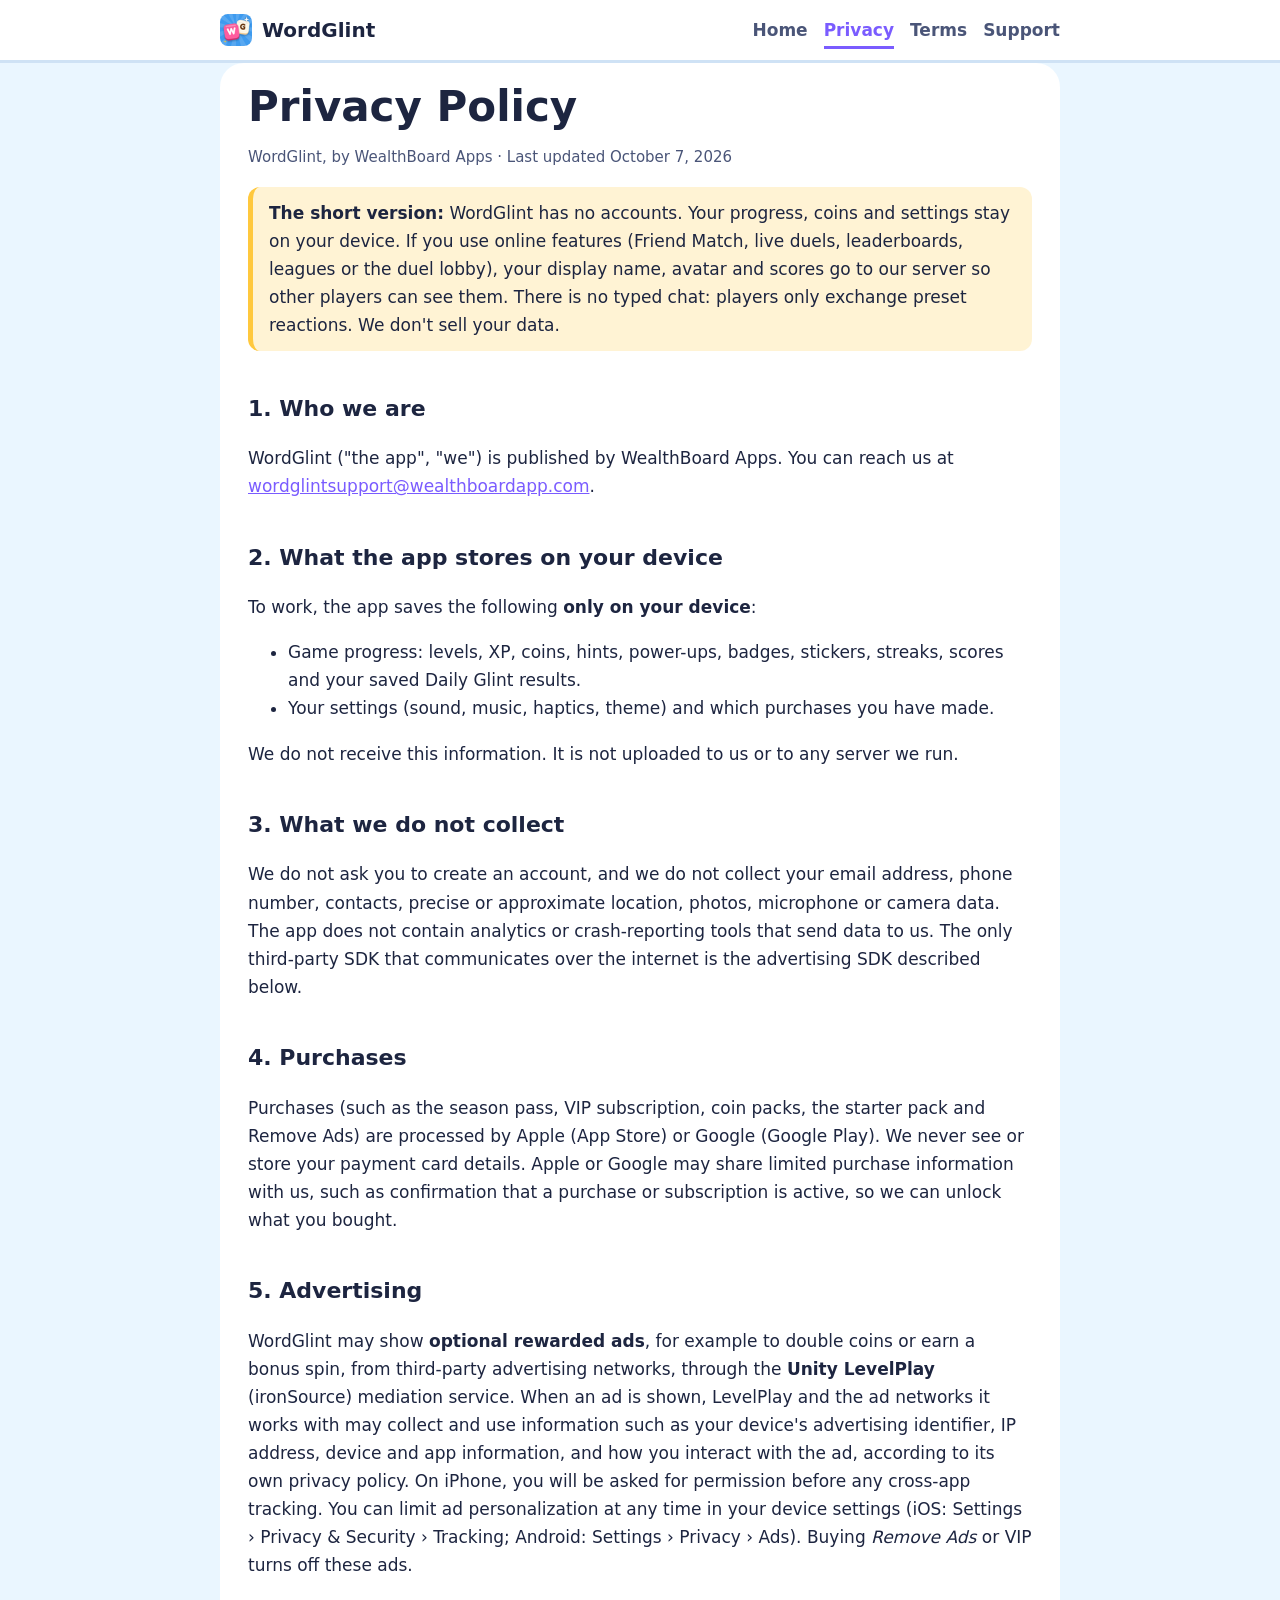
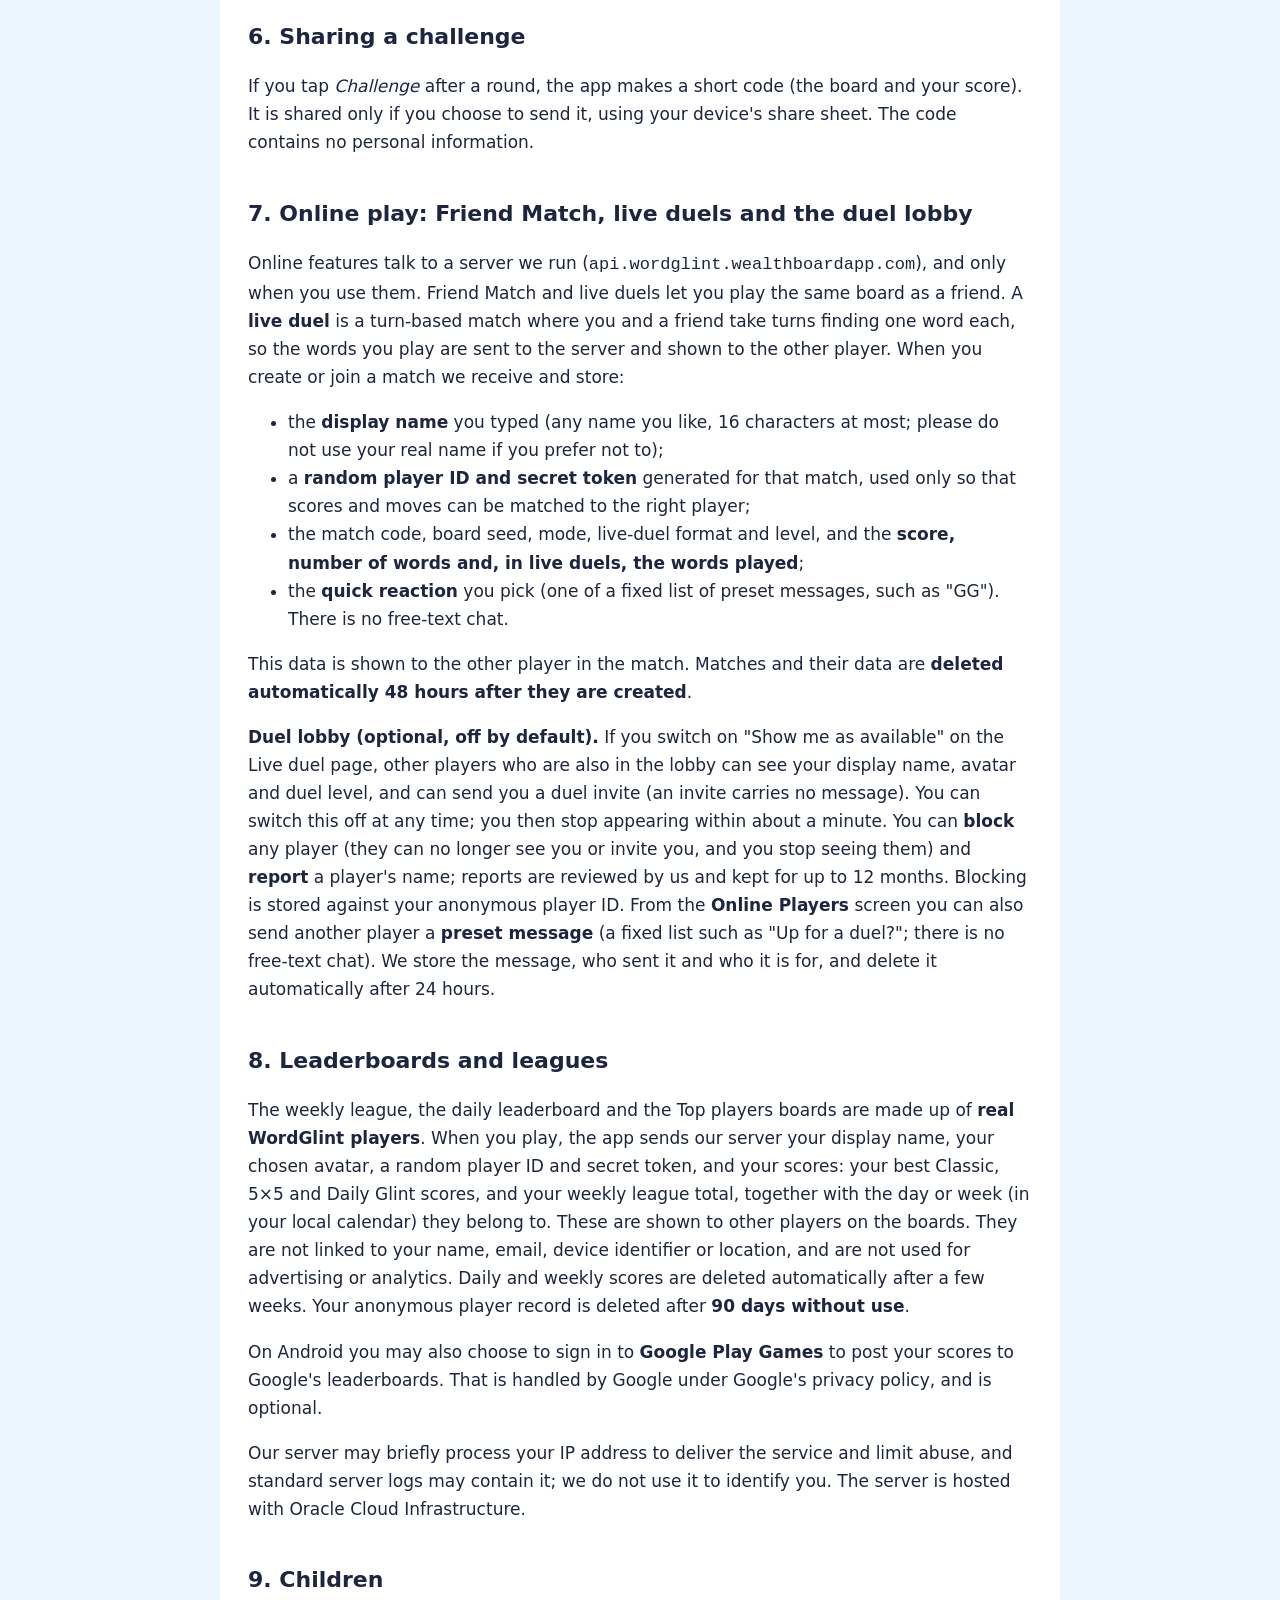
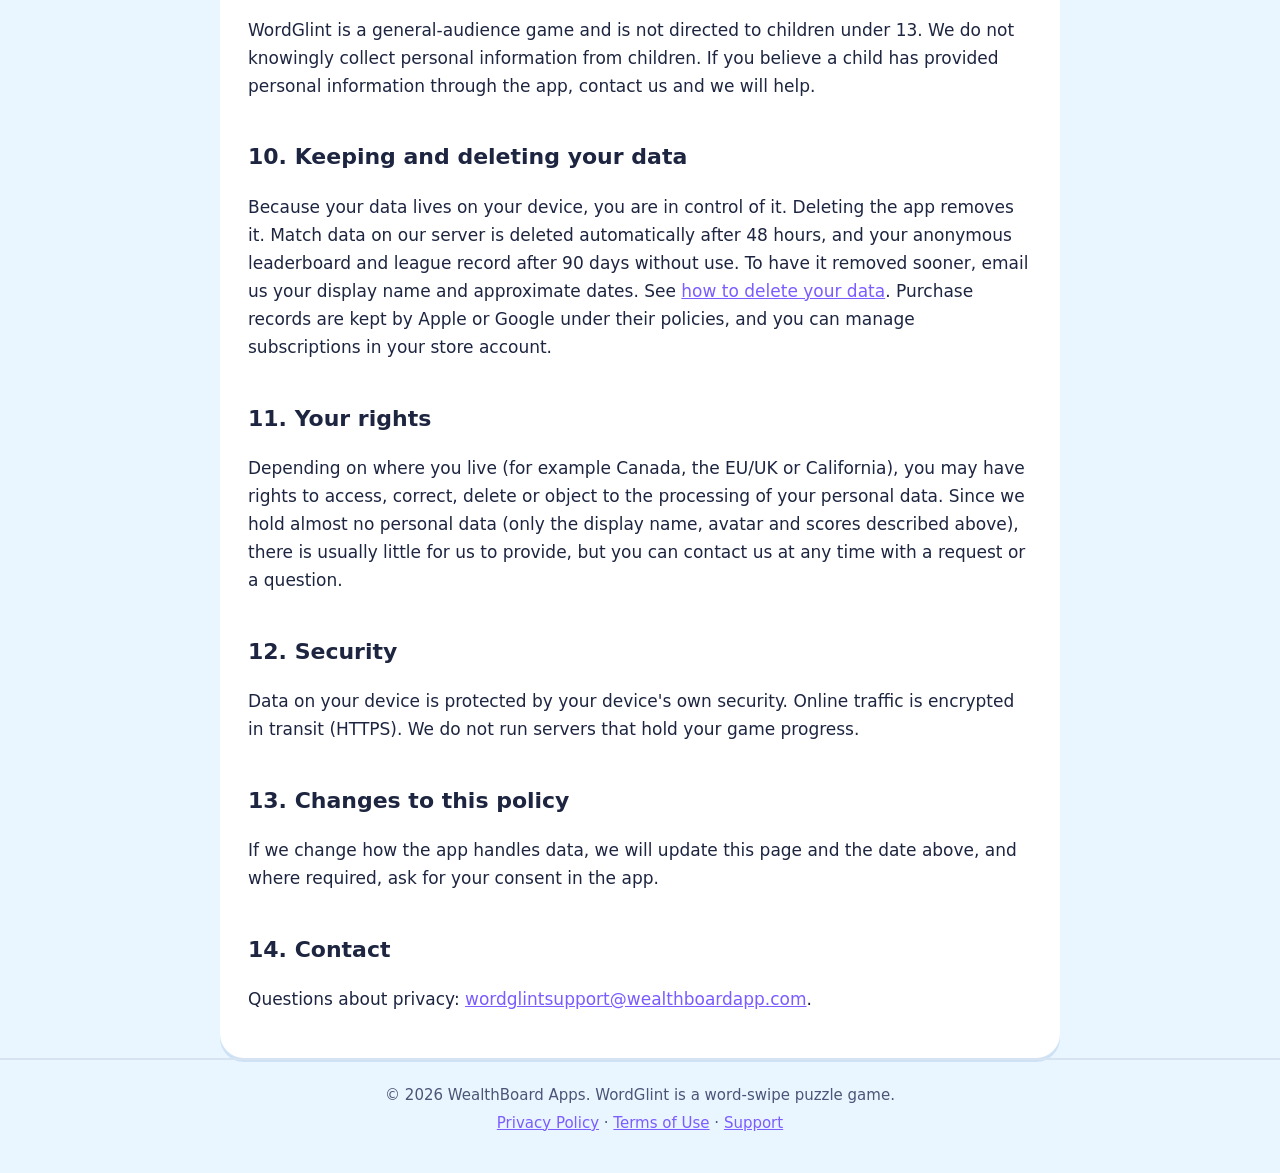
==== commit 9fa6681e: "Add files via upload updated some of the files" ====
--- a/privacy.html
+++ b/privacy.html
@@ -54,7 +54,7 @@
 <li>the <strong>quick reaction</strong> you pick (one of a fixed list of preset messages, such as "GG"). There is no free-text chat.</li>
 </ul>
 <p>This data is shown to the other player in the match. Matches and their data are <strong>deleted automatically 48 hours after they are created</strong>.</p>
-<p><strong>Duel lobby (optional, off by default).</strong> If you switch on "Show me as available" on the Live duel page, other players who are also in the lobby can see your display name, avatar and duel level, and can send you a duel invite (an invite carries no message). You can switch this off at any time; you then stop appearing within about a minute. You can <strong>block</strong> any player (they can no longer see you or invite you, and you stop seeing them) and <strong>report</strong> a player's name; reports are reviewed by us and kept for up to 12 months. Blocking is stored against your anonymous player ID.</p>
+<p><strong>Duel lobby (optional, off by default).</strong> If you switch on "Show me as available" on the Live duel page, other players who are also in the lobby can see your display name, avatar and duel level, and can send you a duel invite (an invite carries no message). You can switch this off at any time; you then stop appearing within about a minute. You can <strong>block</strong> any player (they can no longer see you or invite you, and you stop seeing them) and <strong>report</strong> a player's name; reports are reviewed by us and kept for up to 12 months. Blocking is stored against your anonymous player ID. From the <strong>Online Players</strong> screen you can also send another player a <strong>preset message</strong> (a fixed list such as "Up for a duel?"; there is no free-text chat). We store the message, who sent it and who it is for, and delete it automatically after 24 hours.</p>
 
 <h2>8. Leaderboards and leagues</h2>
 <p>The weekly league, the daily leaderboard and the Top players boards are made up of <strong>real WordGlint players</strong>. When you play, the app sends our server your display name, your chosen avatar, a random player ID and secret token, and your scores: your best Classic, 5&times;5 and Daily Glint scores, and your weekly league total, together with the day or week (in your local calendar) they belong to. These are shown to other players on the boards. They are not linked to your name, email, device identifier or location, and are not used for advertising or analytics. Daily and weekly scores are deleted automatically after a few weeks. Your anonymous player record is deleted after <strong>90 days without use</strong>.</p>
